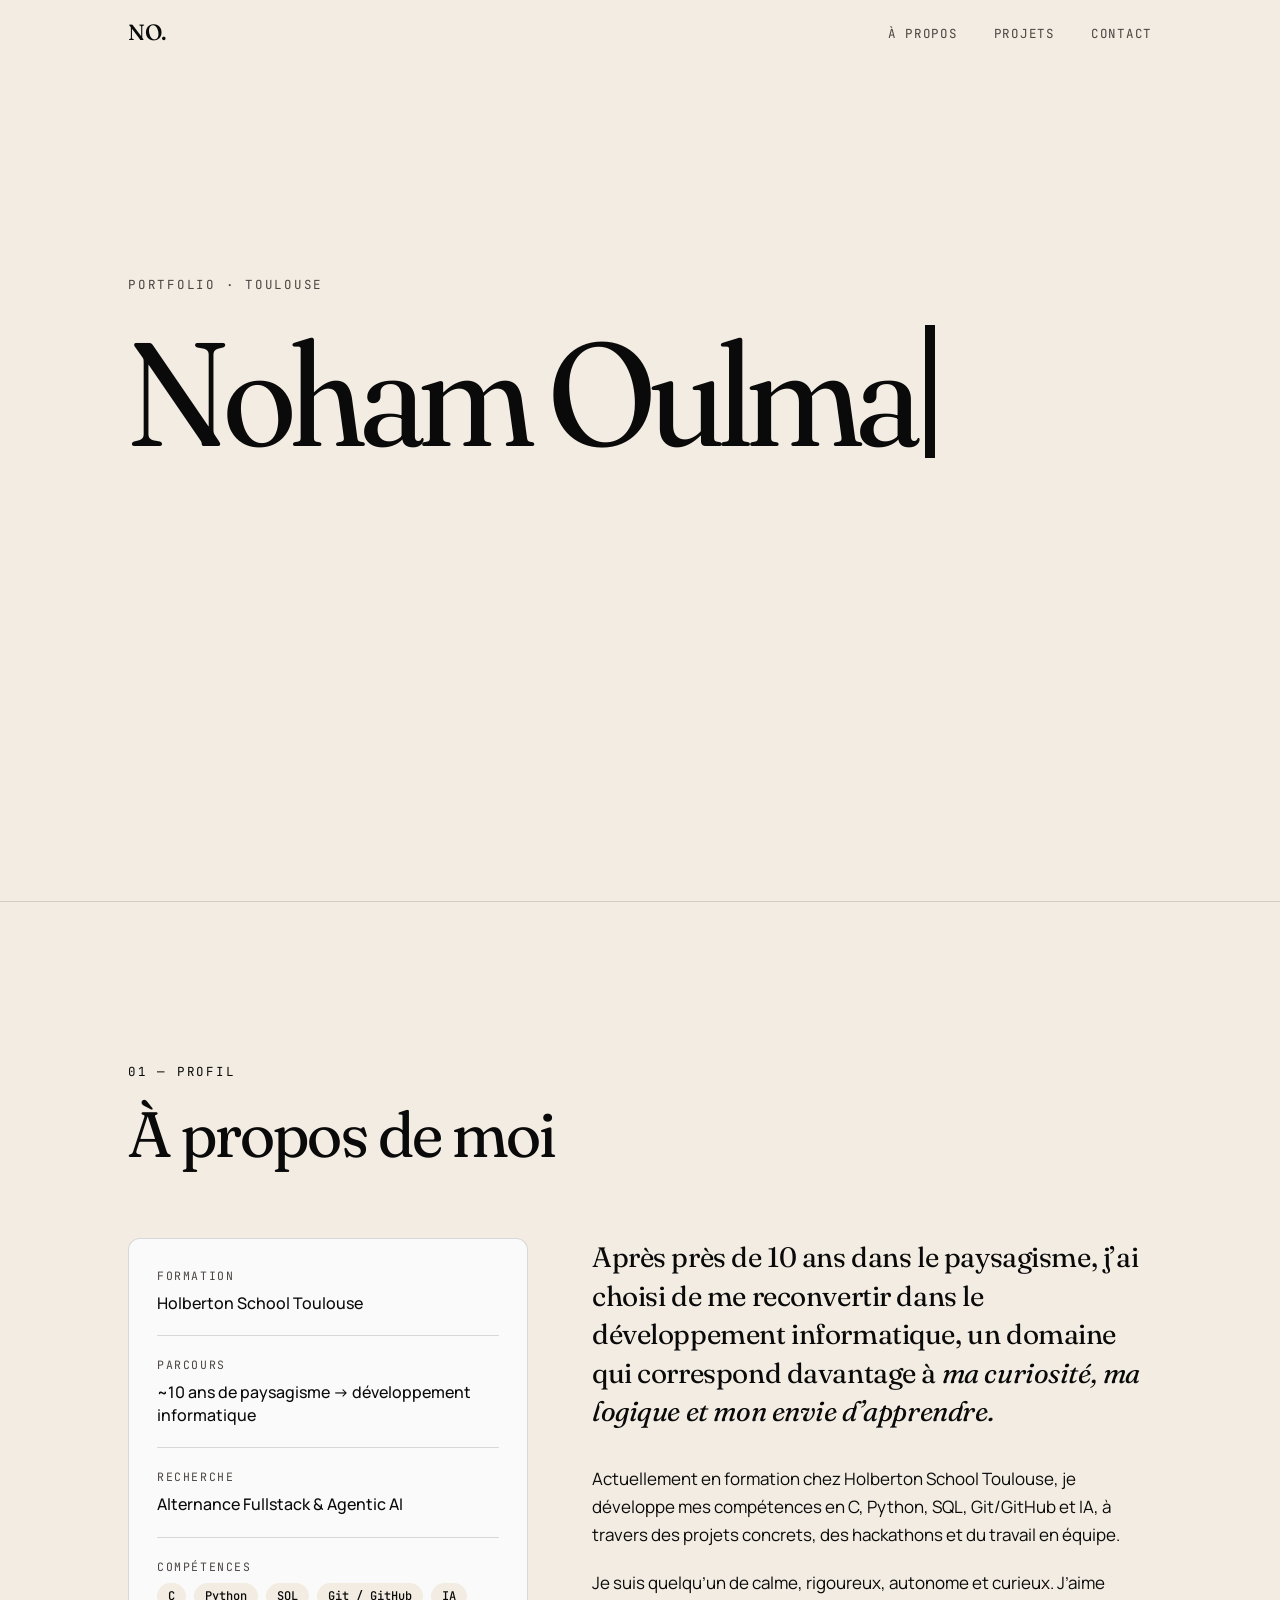
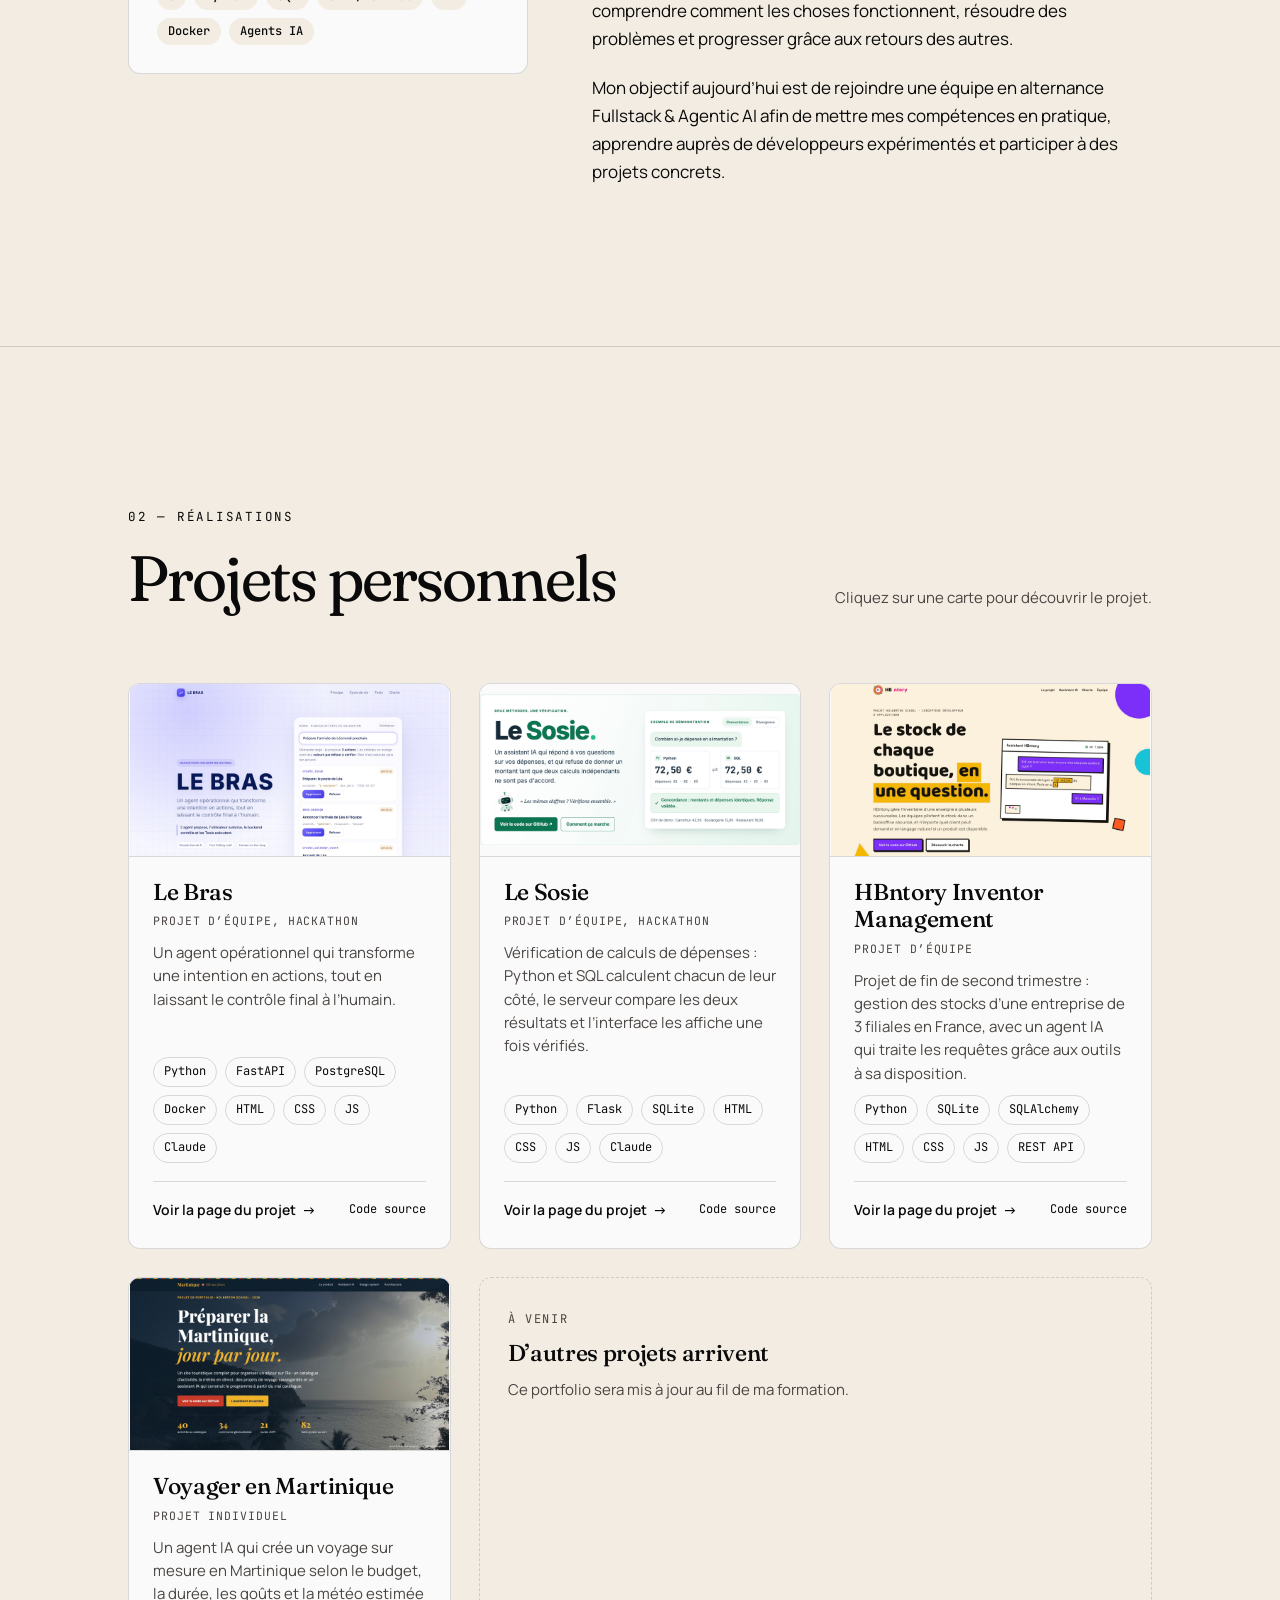
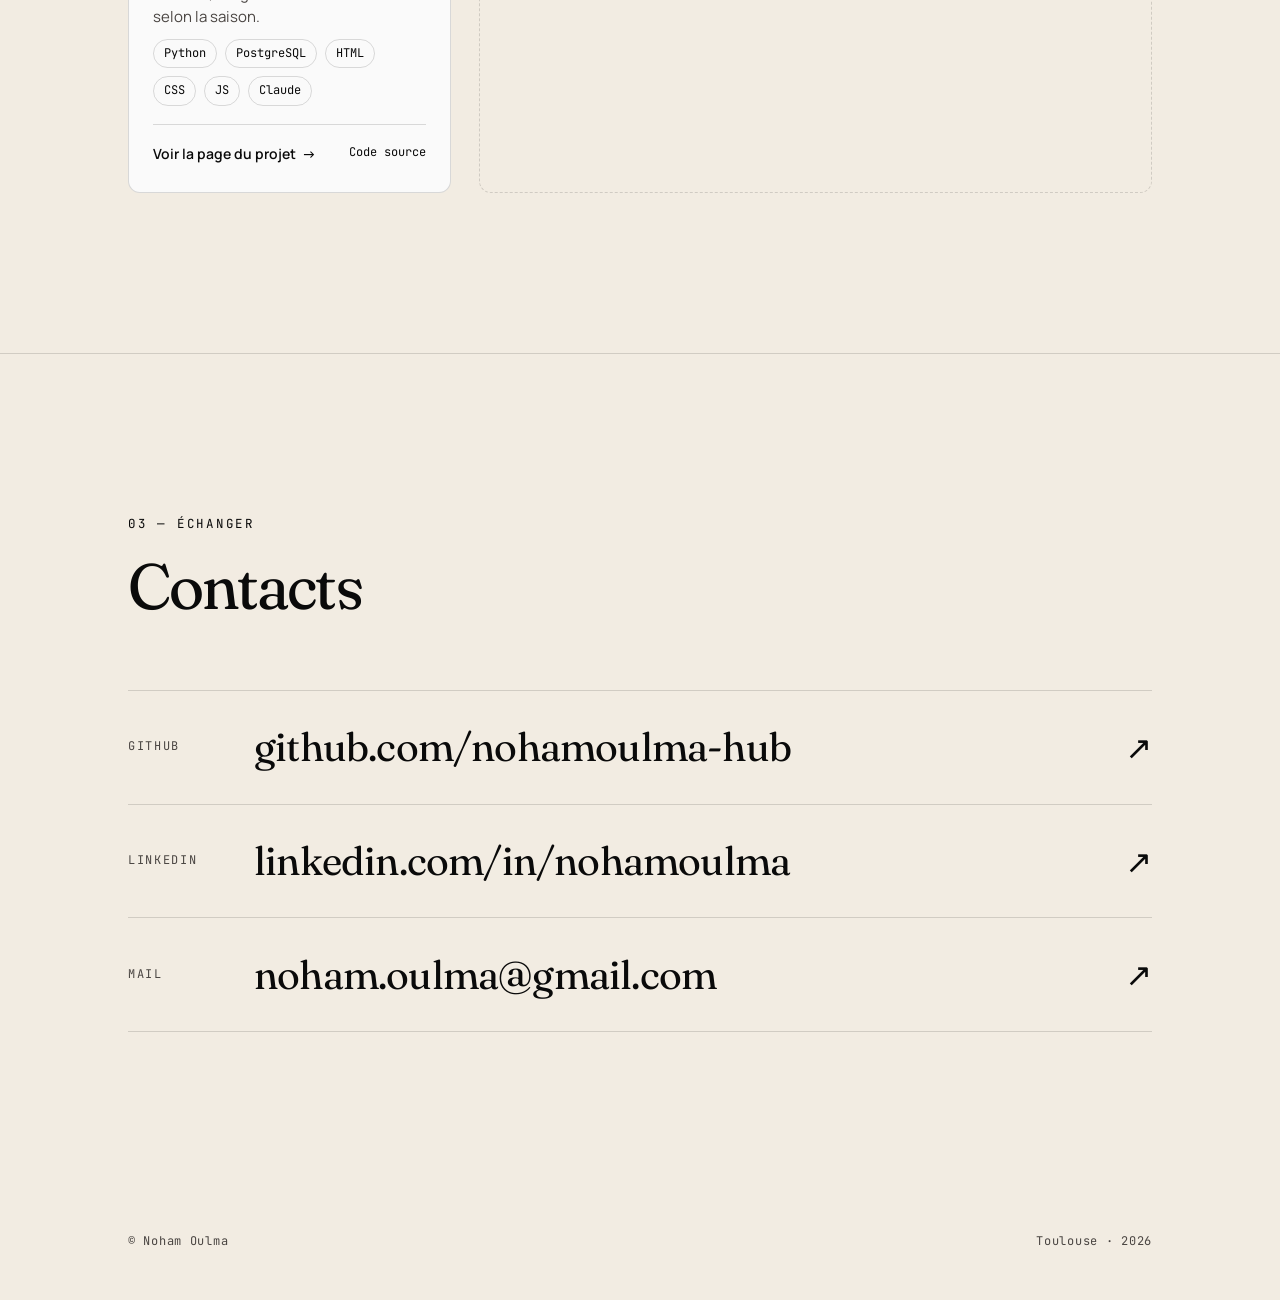
==== index.html @ 3516f9f4 "add: portfolio avec 4 projets et landing pages Co-Authored-By: Claude Sonnet 5.5 <noreply@anthropic." ====
<!doctype html>
<html lang="fr">
<head>
<meta charset="utf-8">
<meta name="viewport" content="width=device-width, initial-scale=1">
<title>Noham Oulma — Développeur Fullstack et Agentic</title>
<meta name="description" content="Noham Oulma — Développeur Fullstack et Agentic, en formation à Holberton School Toulouse, à la recherche d’une alternance.">
<link rel="preconnect" href="https://fonts.googleapis.com">
<link rel="preconnect" href="https://fonts.gstatic.com" crossorigin>
<link rel="stylesheet" href="https://fonts.googleapis.com/css2?family=Fraunces:ital,opsz,wght,SOFT,WONK@0,9..144,300..600,0..100,0..1;1,9..144,300..600,0..100,0..1&family=JetBrains+Mono:wght@400;500&family=Manrope:wght@400..700&display=swap">
<link rel="stylesheet" href="css/style.css">
</head>
<body class="pf">
<header class="pf-nav" id="pf-nav">
  <div class="pf-wrap">
    <a class="pf-logo" href="#top" data-initials>N<span>.</span></a>
    <nav aria-label="Navigation principale">
      <ul>
        <li><a class="pf-navlink" href="#apropos">À propos</a></li>
        <li><a class="pf-navlink" href="#projets">Projets</a></li>
        <li><a class="pf-navlink" href="#contact">Contact</a></li>
      </ul>
    </nav>
  </div>
</header>

<main id="top">
  <!-- ── Hero ── -->
  <section class="pf-hero pf-wrap" aria-labelledby="pf-name">
    <p class="pf-eyebrow">Portfolio · Toulouse</p>
    <h1 class="pf-name" id="pf-name"><span data-type="name" aria-hidden="true"></span><span class="pf-caret" data-caret="name" aria-hidden="true"></span></h1>
    <p class="pf-role" id="pf-role"><span data-type="role" aria-hidden="true"></span><span class="pf-caret" data-caret="role" aria-hidden="true" hidden></span></p>
    <div class="pf-hero-foot" data-after-type>
      <span class="pf-badge"><i aria-hidden="true"></i>À la recherche d’une alternance</span>
    </div>
    <a class="pf-scroll" href="#apropos" data-after-type><b aria-hidden="true"></b>Défiler</a>
  </section>

  <!-- ── À propos ── -->
  <section class="pf-section" id="apropos" aria-labelledby="pf-h-about">
    <div class="pf-wrap">
      <div class="pf-head">
        <p class="pf-kicker pf-reveal">01 — Profil</p>
        <h2 class="pf-h2 pf-reveal" style="--d:1" id="pf-h-about">À propos de moi</h2>
      </div>
      <div class="pf-about">
        <dl class="pf-facts pf-reveal" style="--d:2">
          <div class="pf-fact"><dt>Formation</dt><dd>Holberton School Toulouse</dd></div>
          <div class="pf-fact"><dt>Parcours</dt><dd>~10 ans de paysagisme → développement informatique</dd></div>
          <div class="pf-fact"><dt>Recherche</dt><dd>Alternance Fullstack &amp; Agentic AI</dd></div>
          <div class="pf-fact"><dt>Compétences</dt><dd>
            <ul class="pf-tags">
              <li class="pf-tag pf-tag--solid">C</li><li class="pf-tag pf-tag--solid">Python</li><li class="pf-tag pf-tag--solid">SQL</li>
              <li class="pf-tag pf-tag--solid">Git / GitHub</li><li class="pf-tag pf-tag--solid">IA</li>
              <li class="pf-tag pf-tag--solid">Docker</li><li class="pf-tag pf-tag--solid">Agents IA</li>
            </ul>
          </dd></div>
        </dl>
        <div class="pf-prose">
          <p class="pf-lead pf-reveal" style="--d:2">Après près de 10 ans dans le paysagisme, j’ai choisi de me reconvertir dans le développement informatique, un domaine qui correspond davantage à <em>ma curiosité, ma logique et mon envie d’apprendre.</em></p>
          <p class="pf-reveal" style="--d:3">Actuellement en formation chez Holberton School Toulouse, je développe mes compétences en C, Python, SQL, Git/GitHub et IA, à travers des projets concrets, des hackathons et du travail en équipe.</p>
          <p class="pf-reveal" style="--d:3">Je suis quelqu’un de calme, rigoureux, autonome et curieux. J’aime comprendre comment les choses fonctionnent, résoudre des problèmes et progresser grâce aux retours des autres.</p>
          <p class="pf-reveal" style="--d:4">Mon objectif aujourd’hui est de rejoindre une équipe en alternance Fullstack &amp; Agentic AI afin de mettre mes compétences en pratique, apprendre auprès de développeurs expérimentés et participer à des projets concrets.</p>
        </div>
      </div>
    </div>
  </section>

  <!-- ── Projets ── -->
  <section class="pf-section" id="projets" aria-labelledby="pf-h-projects">
    <div class="pf-wrap">
      <div class="pf-head pf-head--split">
        <div style="display:grid;gap:18px">
          <p class="pf-kicker pf-reveal">02 — Réalisations</p>
          <h2 class="pf-h2 pf-reveal" style="--d:1" id="pf-h-projects">Projets personnels</h2>
        </div>
        <p class="pf-head-note pf-reveal" style="--d:2">Cliquez sur une carte pour découvrir le projet.</p>
      </div>
      <div class="pf-grid" id="pf-projects"></div>
    </div>
  </section>

  <!-- ── Contact ── -->
  <section class="pf-section" id="contact" aria-labelledby="pf-h-contact">
    <div class="pf-wrap">
      <div class="pf-head">
        <p class="pf-kicker pf-reveal">03 — Échanger</p>
        <h2 class="pf-h2 pf-reveal" style="--d:1" id="pf-h-contact">Contacts</h2>
      </div>
      <ul class="pf-contact" id="pf-contact"></ul>
    </div>
  </section>
</main>

<footer class="pf-footer">
  <div class="pf-wrap"><span data-footer-name></span><span>Toulouse · <span data-year></span></span></div>
</footer>

<script src="js/script.js"></script>
</body>
</html>
---- css/style.css ----
:root {
  --sand: #f2ece2; --sand-deep: #ded5c6; --paper: #fafafa;
  --ink: #0a0a0a; --ink-soft: #4a4542;
  --line: rgba(10, 10, 10, 0.14);
  --font-display: "Fraunces", Georgia, serif;
  --font-sans: "Manrope", system-ui, sans-serif;
  --font-mono: "JetBrains Mono", ui-monospace, monospace;
}
html { scroll-behavior: smooth; background: var(--sand); }
body { margin: 0; }
::selection { background: var(--ink); color: var(--paper); }

/* ───────── Portfolio — composants ─────────
   Tout passe par les variables du design system :
   --sand --paper --ink --ink-soft --sand-deep --line
   --font-display --font-sans --font-mono */

.pf, .pf *, .pf *::before, .pf *::after { box-sizing: border-box; }
.pf {
  --gutter: clamp(20px, 5vw, 48px);
  --maxw: 1120px;
  --ease: cubic-bezier(.2, .7, .2, 1);
  --hero-h: 100svh;
  margin: 0;
  background: var(--sand);
  color: var(--ink);
  font-family: var(--font-sans);
  font-size: 17px;
  line-height: 1.65;
  -webkit-font-smoothing: antialiased;
  text-rendering: optimizeLegibility;
}
.pf a { color: inherit; text-decoration: none; }
.pf :focus-visible { outline: 2px solid var(--ink); outline-offset: 3px; border-radius: 4px; }
.pf-wrap { width: 100%; max-width: var(--maxw); margin: 0 auto; padding: 0 var(--gutter); }

/* ── Navigation ── */
.pf-nav {
  position: sticky; top: 0; z-index: 10;
  background: color-mix(in srgb, var(--sand) 82%, transparent);
  backdrop-filter: blur(10px); -webkit-backdrop-filter: blur(10px);
  border-bottom: 1px solid transparent;
  transition: border-color .4s var(--ease);
}
.pf-nav.is-scrolled { border-bottom-color: var(--line); }
.pf-nav .pf-wrap { display: flex; align-items: center; justify-content: space-between; height: 64px; }
.pf-logo { font-family: var(--font-display); font-size: 22px; font-weight: 500; letter-spacing: -.02em; }
.pf-logo span { color: var(--ink); }
.pf-nav ul { display: flex; gap: clamp(16px, 3vw, 36px); list-style: none; margin: 0; padding: 0; }
.pf-nav a.pf-navlink { font-family: var(--font-mono); font-size: 12.5px; letter-spacing: .06em; text-transform: uppercase; color: var(--ink-soft); position: relative; padding: 4px 0; transition: color .3s var(--ease); }
.pf-nav a.pf-navlink::after { content: ""; position: absolute; left: 0; right: 0; bottom: 0; height: 1px; background: var(--ink); transform: scaleX(0); transform-origin: left; transition: transform .4s var(--ease); }
.pf-nav a.pf-navlink:hover { color: var(--ink); }
.pf-nav a.pf-navlink:hover::after { transform: scaleX(1); }
@media (max-width: 560px) { .pf-nav li.pf-hide-sm { display: none; } }

/* ── Hero ── */
.pf-hero { min-height: calc(var(--hero-h) - 64px); display: flex; flex-direction: column; justify-content: center; position: relative; padding-top: 48px; padding-bottom: 120px; }
.pf-eyebrow { font-family: var(--font-mono); font-size: 12.5px; letter-spacing: .14em; text-transform: uppercase; color: var(--ink-soft); margin: 0 0 28px; display: flex; align-items: center; gap: 12px; }
.pf-name {
  font-family: var(--font-display); font-weight: 400;
  font-size: clamp(54px, 11.5vw, 148px); line-height: .95; letter-spacing: -.035em;
  margin: 0; min-height: .95em;
  font-variation-settings: "SOFT" 50, "WONK" 1;
}
.pf-role {
  font-family: var(--font-display); font-style: italic; font-weight: 300;
  font-size: clamp(22px, 3.4vw, 38px); line-height: 1.25; letter-spacing: -.01em;
  color: var(--ink); margin: 22px 0 0; min-height: 1.25em;
}
.pf-caret { display: inline-block; width: .07em; min-width: 2px; height: .9em; margin-left: .06em; vertical-align: -.08em; background: var(--ink); animation: pf-blink 1s steps(1) infinite; }
.pf-caret[hidden] { display: none; }
@keyframes pf-blink { 50% { opacity: 0; } }

.pf-hero-foot { display: flex; flex-wrap: wrap; align-items: center; gap: 14px 28px; margin-top: 44px; opacity: 0; transform: translateY(10px); transition: opacity .9s var(--ease), transform .9s var(--ease); }
.pf-hero-foot.is-visible { opacity: 1; transform: none; }
.pf-badge { display: inline-flex; align-items: center; gap: 10px; padding: 8px 16px 8px 14px; border-radius: 999px; background: var(--paper); border: 1px solid var(--line); font-size: 14px; font-weight: 500; }
.pf-badge i { width: 8px; height: 8px; border-radius: 50%; background: var(--ink); box-shadow: 0 0 0 4px rgba(10, 10, 10, .12); }
.pf-scroll { position: absolute; left: var(--gutter); bottom: 32px; display: flex; align-items: center; gap: 12px; font-family: var(--font-mono); font-size: 12px; letter-spacing: .14em; text-transform: uppercase; color: var(--ink-soft); opacity: 0; transition: opacity 1s var(--ease) .3s; }
.pf-scroll.is-visible { opacity: 1; }
.pf-scroll b { position: relative; display: block; width: 1px; height: 40px; background: var(--line); overflow: hidden; }
.pf-scroll b::after { content: ""; position: absolute; left: 0; top: -40%; width: 1px; height: 40%; background: var(--ink); animation: pf-drop 2s var(--ease) infinite; }
@keyframes pf-drop { to { top: 100%; } }

/* ── Sections ── */
.pf-section { padding: clamp(88px, 13vw, 160px) 0; border-top: 1px solid var(--line); }
.pf-head { display: grid; grid-template-columns: 1fr; gap: 18px; margin-bottom: clamp(40px, 6vw, 72px); }
.pf-kicker { font-family: var(--font-mono); font-size: 12.5px; letter-spacing: .14em; text-transform: uppercase; color: var(--ink); margin: 0; }
.pf-h2 { font-family: var(--font-display); font-weight: 400; font-size: clamp(38px, 5.6vw, 64px); line-height: 1.02; letter-spacing: -.03em; margin: 0; font-variation-settings: "SOFT" 50; }
.pf-head-note { color: var(--ink-soft); font-size: 15px; margin: 0; max-width: 40ch; }
@media (min-width: 860px) {
  .pf-head.pf-head--split { grid-template-columns: 1fr auto; align-items: end; }
}

/* ── À propos ── */
.pf-about { display: grid; gap: clamp(32px, 5vw, 72px); grid-template-columns: 1fr; }
@media (min-width: 900px) { .pf-about { grid-template-columns: 5fr 7fr; align-items: start; } }
.pf-facts { background: var(--paper); border: 1px solid var(--line); border-radius: 12px; padding: 8px 28px; margin: 0; }
.pf-fact { display: grid; gap: 6px; padding: 20px 0; border-bottom: 1px solid var(--line); }
.pf-fact:last-child { border-bottom: 0; }
.pf-fact dt { font-family: var(--font-mono); font-size: 11.5px; letter-spacing: .14em; text-transform: uppercase; color: var(--ink-soft); }
.pf-fact dd { margin: 0; font-size: 16px; font-weight: 500; line-height: 1.45; }
.pf-tags { display: flex; flex-wrap: wrap; gap: 8px; margin: 0; padding: 0; list-style: none; }
.pf-tag { font-family: var(--font-mono); font-size: 12px; padding: 4px 10px; border-radius: 999px; border: 1px solid var(--line); color: var(--ink); background: transparent; }
.pf-tag--solid { background: var(--sand); border-color: transparent; }
.pf-prose p { margin: 0 0 1.2em; max-width: 62ch; color: var(--ink); }
.pf-prose p:last-child { margin-bottom: 0; }
.pf-lead { font-family: var(--font-display); font-weight: 400; font-size: clamp(22px, 2.4vw, 28px) !important; line-height: 1.38 !important; letter-spacing: -.015em; }
.pf-lead em { font-style: italic; color: var(--ink); }

/* ── Projets ── */
.pf-grid { display: grid; gap: clamp(20px, 2.4vw, 28px); grid-template-columns: 1fr; }
@media (min-width: 680px) { .pf-grid { grid-template-columns: repeat(2, 1fr); } }
@media (min-width: 1020px) { .pf-grid { grid-template-columns: repeat(3, 1fr); } }
.pf-card { position: relative; display: flex; flex-direction: column; background: var(--paper); border: 1px solid var(--line); border-radius: 12px; overflow: hidden; transition: transform .5s var(--ease), box-shadow .5s var(--ease); }
.pf-card:hover { transform: translateY(-6px); box-shadow: 0 24px 48px -28px rgba(10, 10, 10, .35); }
.pf-card a.pf-card-link::after { content: ""; position: absolute; inset: 0; z-index: 1; }
.pf-thumb { position: relative; aspect-ratio: 2940 / 1584; /* même ratio que les captures : rien n'est rogné */ overflow: hidden; background: var(--ink); color: var(--paper); border-bottom: 1px solid var(--line); }
.pf-thumb img { width: 100%; height: 100%; object-fit: contain; object-position: center; display: block; transition: transform .8s var(--ease); }
.pf-card:hover .pf-thumb img, .pf-card:hover .pf-thumb-art { transform: scale(1.04); }
.pf-thumb-art { position: absolute; inset: 0; display: flex; align-items: flex-end; justify-content: space-between; padding: 20px 22px; transition: transform .8s var(--ease); }
.pf-thumb-art::before { content: ""; position: absolute; inset: 0; background-image: radial-gradient(currentColor 1px, transparent 1.4px); background-size: 16px 16px; background-position: 8px 8px; opacity: .28;
  -webkit-mask-image: linear-gradient(225deg, #000 0%, transparent 65%); mask-image: linear-gradient(225deg, #000 0%, transparent 65%); }
.pf-thumb-num { position: relative; font-family: var(--font-display); font-size: 88px; line-height: .8; letter-spacing: -.04em; font-weight: 300; }
.pf-thumb-stack { position: relative; font-family: var(--font-mono); font-size: 11px; letter-spacing: .12em; text-transform: uppercase; opacity: .85; }
.pf-thumb--ink { background-color: var(--ink); color: var(--paper); }
.pf-thumb--sand { background-color: var(--sand-deep); color: var(--ink); }
.pf-card-body { display: flex; flex-direction: column; gap: 10px; padding: 22px 24px 24px; flex: 1; }
.pf-card-title { font-family: var(--font-display); font-weight: 500; font-size: 23px; line-height: 1.2; letter-spacing: -.015em; margin: 0; }
.pf-card-desc { margin: 0; color: var(--ink-soft); font-size: 15px; line-height: 1.55; flex: 1; }
.pf-card-foot { display: flex; align-items: center; justify-content: space-between; gap: 12px; margin-top: 8px; padding-top: 14px; border-top: 1px solid var(--line); }
.pf-card-cta { font-size: 14px; font-weight: 600; color: var(--ink); display: inline-flex; align-items: center; gap: 6px; }
.pf-arrow { display: inline-block; transition: transform .4s var(--ease); }
.pf-card:hover .pf-arrow, .pf-contact-row:hover .pf-arrow { transform: translate(3px, -3px); }
.pf-card-code { position: relative; z-index: 2; font-family: var(--font-mono); font-size: 12px; color: var(--ink-soft); padding: 4px 0; border-bottom: 1px solid transparent; transition: color .3s, border-color .3s; }
.pf-card-code:hover { color: var(--ink); border-bottom-color: var(--ink); }

/* ── Contact ── */
.pf-contact { list-style: none; margin: 0; padding: 0; border-top: 1px solid var(--line); }
.pf-contact li { border-bottom: 1px solid var(--line); }
.pf-contact-row { display: grid; grid-template-columns: 110px 1fr auto; align-items: center; gap: 16px; padding: clamp(20px, 3vw, 30px) 0; transition: color .4s var(--ease), padding .5s var(--ease); }
.pf-contact-row:hover { padding-left: 12px; }
.pf-contact-value { background: linear-gradient(currentColor, currentColor) 0 100% / 0 1px no-repeat; transition: background-size .5s var(--ease); }
.pf-contact-row:hover .pf-contact-value { background-size: 100% 1px; }
.pf-contact-label { font-family: var(--font-mono); font-size: 12px; letter-spacing: .14em; text-transform: uppercase; color: var(--ink-soft); }
.pf-contact-value { font-family: var(--font-display); font-size: clamp(22px, 3.6vw, 40px); letter-spacing: -.02em; line-height: 1.15; overflow-wrap: anywhere; }
.pf-contact-row .pf-arrow { font-size: clamp(20px, 3vw, 32px); }
@media (max-width: 560px) { .pf-contact-row { grid-template-columns: 1fr auto; } .pf-contact-label { grid-column: 1 / -1; } }

.pf-footer { padding: 40px 0 48px; font-family: var(--font-mono); font-size: 12px; letter-spacing: .06em; color: var(--ink-soft); }
.pf-footer .pf-wrap { display: flex; flex-wrap: wrap; justify-content: space-between; gap: 12px; }

/* ── Apparition au défilement ── */
.pf-reveal { opacity: 0; transform: translateY(28px); transition: opacity 1s var(--ease), transform 1s var(--ease); transition-delay: calc(var(--d, 0) * 110ms); }
.pf-reveal.is-visible { opacity: 1; transform: none; }

@media (prefers-reduced-motion: reduce) {
  .pf *, .pf *::before, .pf *::after { animation: none !important; transition: none !important; }
  .pf-reveal, .pf-hero-foot, .pf-scroll { opacity: 1 !important; transform: none !important; }
}


/* ── Projets : étiquette d'équipe + carte « d'autres projets arrivent » ── */
/* Petite étiquette sous le titre d'une carte */
.pf-card-note { margin: -4px 0 0; font-family: var(--font-mono); font-size: 11.5px; letter-spacing: .08em; text-transform: uppercase; color: var(--ink-soft); }
/* Carte vide en pointillés, sur 2 colonnes à droite du 4e projet pour remplir la ligne */
.pf-card--more { justify-content: center; gap: 10px; padding: 32px 28px; background: transparent; border-style: dashed; }
.pf-card--more:hover { transform: none; box-shadow: none; }
.pf-more-kicker { margin: 0; font-family: var(--font-mono); font-size: 12px; letter-spacing: .14em; text-transform: uppercase; color: var(--ink-soft); }
@media (min-width: 1020px) { .pf-card--more { grid-column: span 2; } }

/* Miniature avec capture : image entière et centrée, fond clair pour les éventuelles marges */
.pf-thumb--shot { background: var(--paper); }
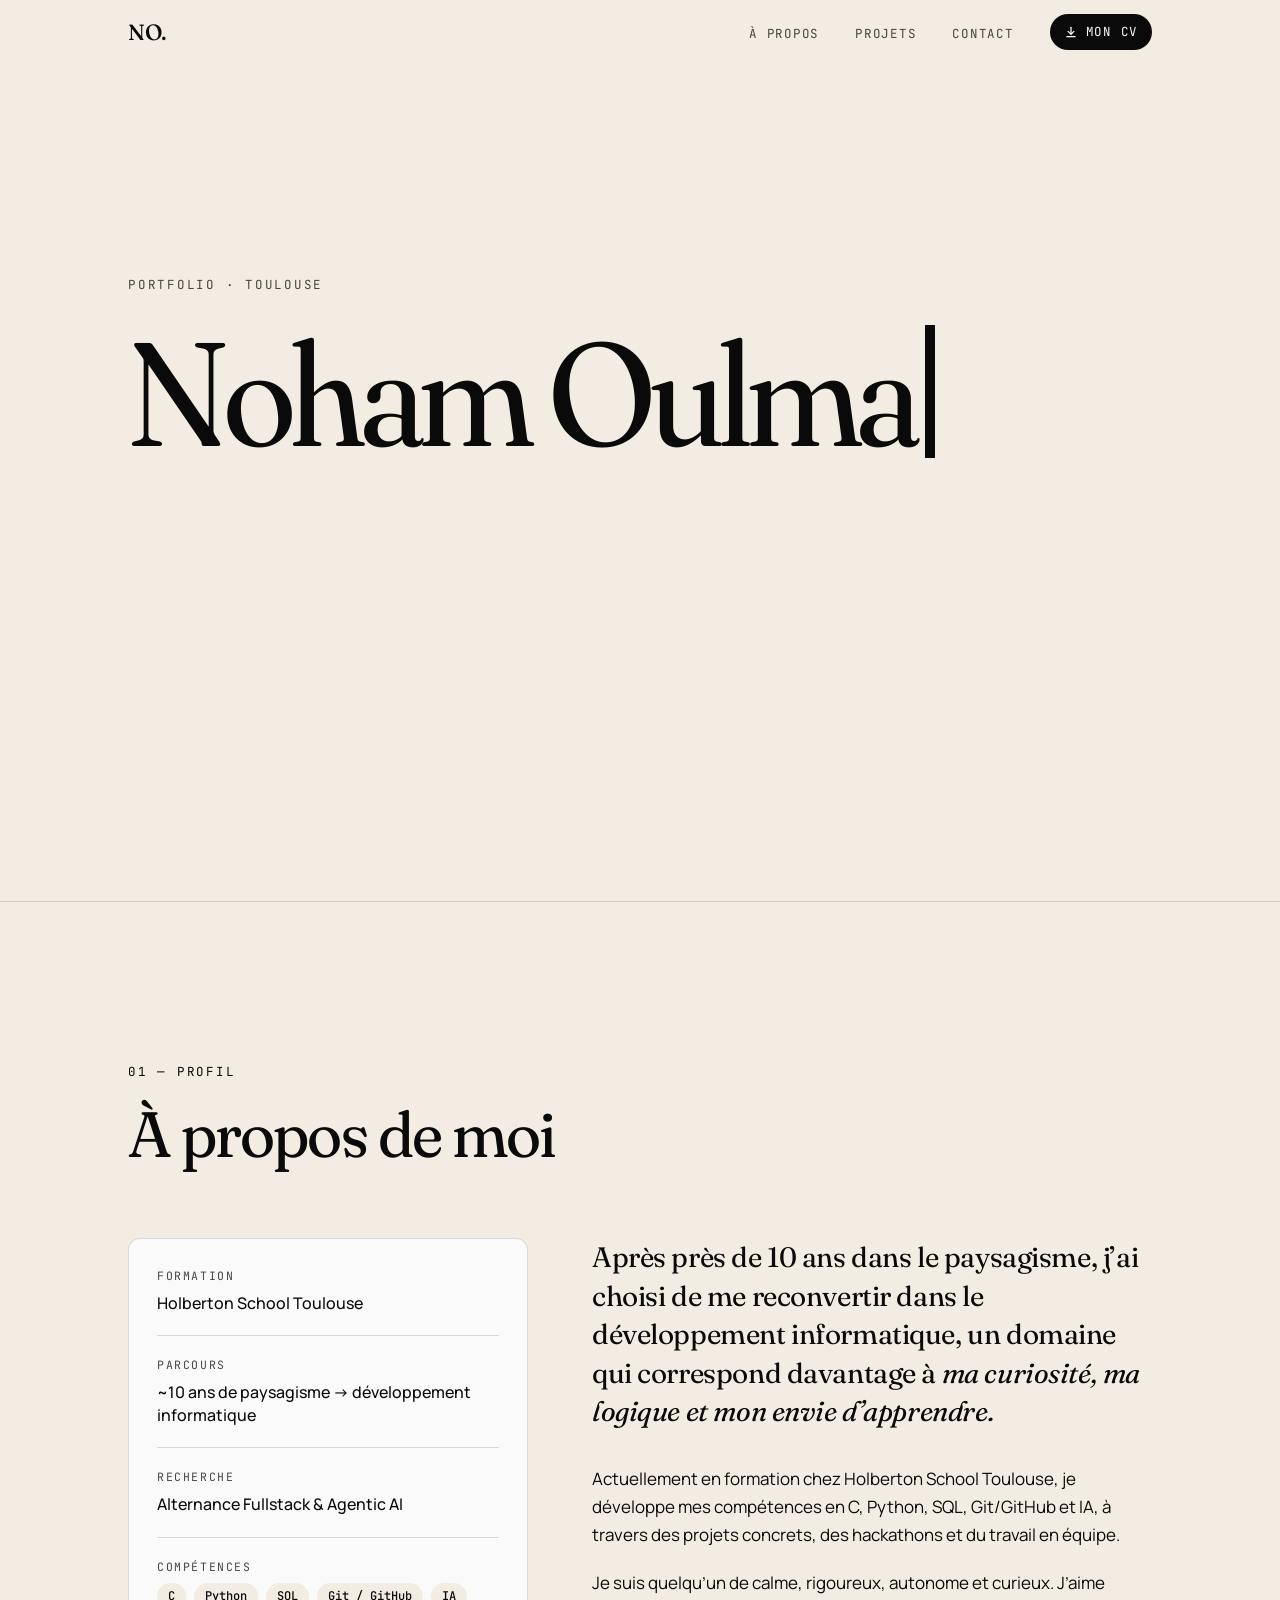
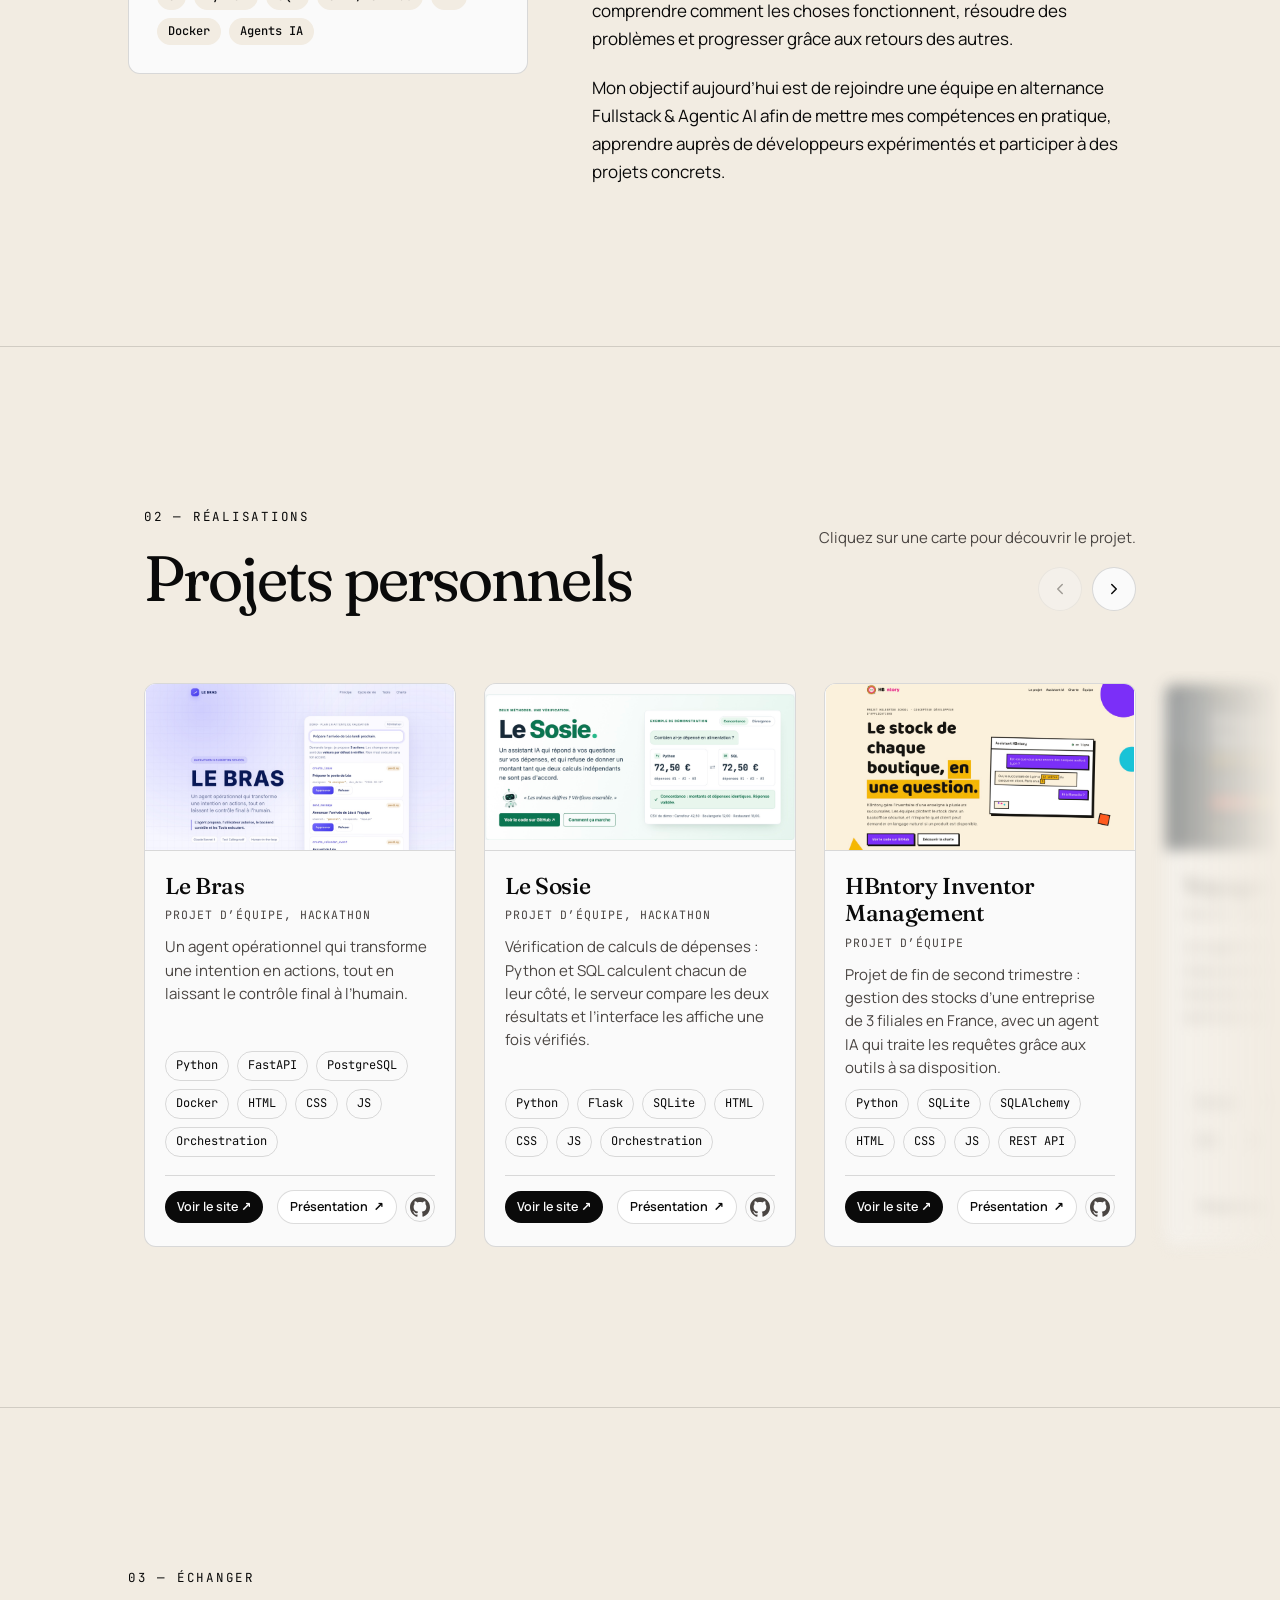
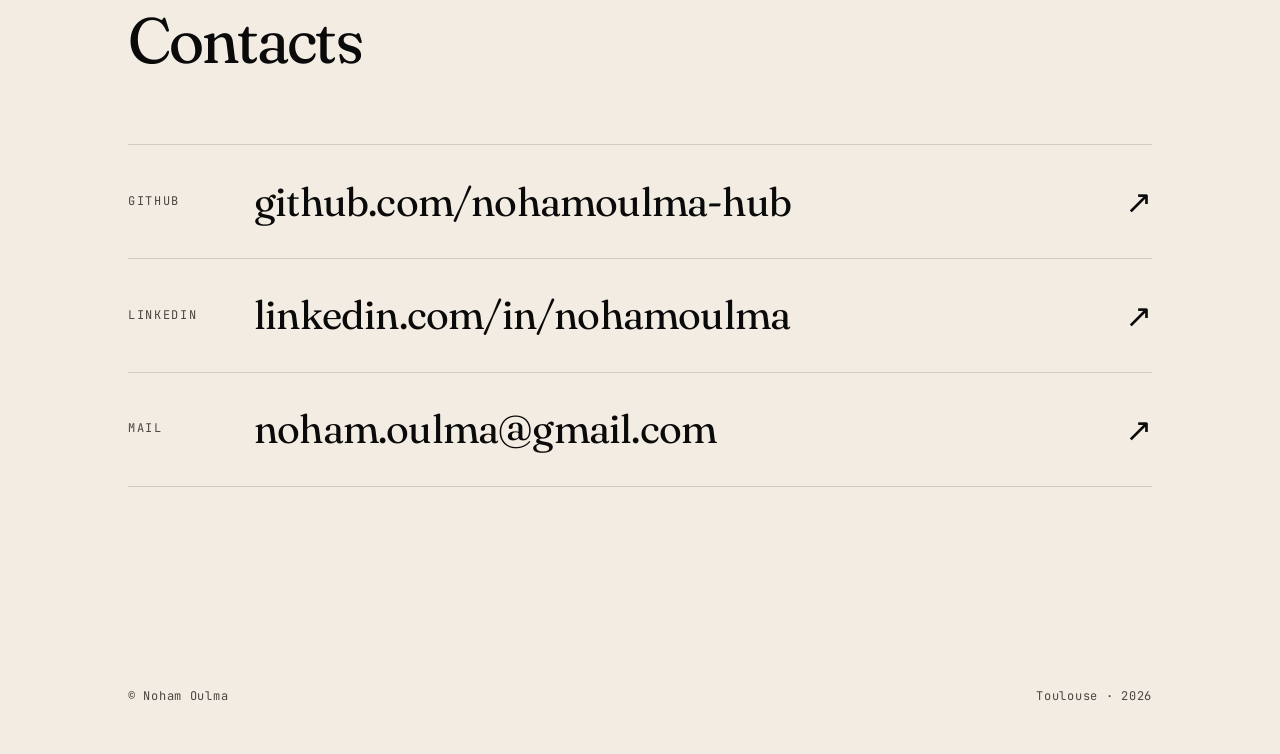
==== commit cf80d61c: "feat: badges de disponibilité, bouton CV, tag Orchestration et carrousel flou des projets" ====
--- a/index.html
+++ b/index.html
@@ -3,8 +3,8 @@
 <head>
 <meta charset="utf-8">
 <meta name="viewport" content="width=device-width, initial-scale=1">
-<title>Noham Oulma — Développeur Fullstack et Agentic</title>
-<meta name="description" content="Noham Oulma — Développeur Fullstack et Agentic, en formation à Holberton School Toulouse, à la recherche d’une alternance.">
+<title>Noham Oulma | Développeur Fullstack et Agentic</title>
+<meta name="description" content="Noham Oulma : Développeur Fullstack et Agentic, en formation à Holberton School Toulouse, à la recherche d’une alternance.">
 <link rel="preconnect" href="https://fonts.googleapis.com">
 <link rel="preconnect" href="https://fonts.gstatic.com" crossorigin>
 <link rel="stylesheet" href="https://fonts.googleapis.com/css2?family=Fraunces:ital,opsz,wght,SOFT,WONK@0,9..144,300..600,0..100,0..1;1,9..144,300..600,0..100,0..1&family=JetBrains+Mono:wght@400;500&family=Manrope:wght@400..700&display=swap">
@@ -19,6 +19,8 @@
         <li><a class="pf-navlink" href="#apropos">À propos</a></li>
         <li><a class="pf-navlink" href="#projets">Projets</a></li>
         <li><a class="pf-navlink" href="#contact">Contact</a></li>
+        <!-- Bouton de téléchargement du CV, à droite de Contact -->
+        <li><a class="pf-cv" href="cv/CV_Alternance_Noham_Oulma.pdf" download="CV_Alternance_Noham_Oulma.pdf" aria-label="Télécharger mon CV (PDF)" title="Télécharger mon CV (PDF)"><svg width="14" height="14" viewBox="0 0 24 24" fill="none" stroke="currentColor" stroke-width="2.2" stroke-linecap="round" stroke-linejoin="round" aria-hidden="true"><path d="M12 4v11"/><path d="M7 11l5 5 5-5"/><path d="M5 20h14"/></svg><span><span class="pf-cv-long">Mon </span>CV</span></a></li>
       </ul>
     </nav>
   </div>
@@ -32,6 +34,8 @@
     <p class="pf-role" id="pf-role"><span data-type="role" aria-hidden="true"></span><span class="pf-caret" data-caret="role" aria-hidden="true" hidden></span></p>
     <div class="pf-hero-foot" data-after-type>
       <span class="pf-badge"><i aria-hidden="true"></i>À la recherche d’une alternance</span>
+      <span class="pf-badge"><i aria-hidden="true"></i>Ouvert aux stages</span>
+      <span class="pf-badge"><i aria-hidden="true"></i>Ouvert à un CDI</span>
     </div>
     <a class="pf-scroll" href="#apropos" data-after-type><b aria-hidden="true"></b>Défiler</a>
   </section>
@@ -74,9 +78,19 @@
           <p class="pf-kicker pf-reveal">02 — Réalisations</p>
           <h2 class="pf-h2 pf-reveal" style="--d:1" id="pf-h-projects">Projets personnels</h2>
         </div>
-        <p class="pf-head-note pf-reveal" style="--d:2">Cliquez sur une carte pour découvrir le projet.</p>
+        <div class="pf-head-side">
+          <p class="pf-head-note pf-reveal" style="--d:2">Cliquez sur une carte pour découvrir le projet.</p>
+          <!-- Boutons du carrousel -->
+          <div class="pf-nav-btns pf-reveal" style="--d:2">
+            <button type="button" class="pf-nav-btn" id="pf-prev" aria-label="Projets précédents"><svg width="18" height="18" viewBox="0 0 24 24" fill="none" stroke="currentColor" stroke-width="2" stroke-linecap="round" stroke-linejoin="round" aria-hidden="true"><path d="M15 6l-6 6 6 6"/></svg></button>
+            <button type="button" class="pf-nav-btn" id="pf-next" aria-label="Projets suivants"><svg width="18" height="18" viewBox="0 0 24 24" fill="none" stroke="currentColor" stroke-width="2" stroke-linecap="round" stroke-linejoin="round" aria-hidden="true"><path d="M9 6l6 6-6 6"/></svg></button>
+          </div>
+        </div>
       </div>
-      <div class="pf-grid" id="pf-projects"></div>
+      <!-- Carrousel : les cartes sont ajoutées par js/script.js -->
+      <div class="pf-carousel pf-reveal" style="--d:2">
+        <div class="pf-track" id="pf-projects" tabindex="0" role="region" aria-roledescription="carrousel" aria-label="Projets personnels"></div>
+      </div>
     </div>
   </section>
 
--- a/css/style.css
+++ b/css/style.css
@@ -75,6 +75,7 @@
 .pf-hero-foot.is-visible { opacity: 1; transform: none; }
 .pf-badge { display: inline-flex; align-items: center; gap: 10px; padding: 8px 16px 8px 14px; border-radius: 999px; background: var(--paper); border: 1px solid var(--line); font-size: 14px; font-weight: 500; }
 .pf-badge i { width: 8px; height: 8px; border-radius: 50%; background: var(--ink); box-shadow: 0 0 0 4px rgba(10, 10, 10, .12); }
+
 .pf-scroll { position: absolute; left: var(--gutter); bottom: 32px; display: flex; align-items: center; gap: 12px; font-family: var(--font-mono); font-size: 12px; letter-spacing: .14em; text-transform: uppercase; color: var(--ink-soft); opacity: 0; transition: opacity 1s var(--ease) .3s; }
 .pf-scroll.is-visible { opacity: 1; }
 .pf-scroll b { position: relative; display: block; width: 1px; height: 40px; background: var(--line); overflow: hidden; }
@@ -108,9 +109,6 @@
 .pf-lead em { font-style: italic; color: var(--ink); }
 
 /* ── Projets ── */
-.pf-grid { display: grid; gap: clamp(20px, 2.4vw, 28px); grid-template-columns: 1fr; }
-@media (min-width: 680px) { .pf-grid { grid-template-columns: repeat(2, 1fr); } }
-@media (min-width: 1020px) { .pf-grid { grid-template-columns: repeat(3, 1fr); } }
 .pf-card { position: relative; display: flex; flex-direction: column; background: var(--paper); border: 1px solid var(--line); border-radius: 12px; overflow: hidden; transition: transform .5s var(--ease), box-shadow .5s var(--ease); }
 .pf-card:hover { transform: translateY(-6px); box-shadow: 0 24px 48px -28px rgba(10, 10, 10, .35); }
 .pf-card a.pf-card-link::after { content: ""; position: absolute; inset: 0; z-index: 1; }
@@ -127,12 +125,10 @@
 .pf-card-body { display: flex; flex-direction: column; gap: 10px; padding: 22px 24px 24px; flex: 1; }
 .pf-card-title { font-family: var(--font-display); font-weight: 500; font-size: 23px; line-height: 1.2; letter-spacing: -.015em; margin: 0; }
 .pf-card-desc { margin: 0; color: var(--ink-soft); font-size: 15px; line-height: 1.55; flex: 1; }
-.pf-card-foot { display: flex; align-items: center; justify-content: space-between; gap: 12px; margin-top: 8px; padding-top: 14px; border-top: 1px solid var(--line); }
+.pf-card-foot { display: flex; flex-wrap: wrap; align-items: center; justify-content: space-between; gap: 8px; margin-top: 8px; padding-top: 14px; border-top: 1px solid var(--line); }
 .pf-card-cta { font-size: 14px; font-weight: 600; color: var(--ink); display: inline-flex; align-items: center; gap: 6px; }
 .pf-arrow { display: inline-block; transition: transform .4s var(--ease); }
 .pf-card:hover .pf-arrow, .pf-contact-row:hover .pf-arrow { transform: translate(3px, -3px); }
-.pf-card-code { position: relative; z-index: 2; font-family: var(--font-mono); font-size: 12px; color: var(--ink-soft); padding: 4px 0; border-bottom: 1px solid transparent; transition: color .3s, border-color .3s; }
-.pf-card-code:hover { color: var(--ink); border-bottom-color: var(--ink); }
 
 /* ── Contact ── */
 .pf-contact { list-style: none; margin: 0; padding: 0; border-top: 1px solid var(--line); }
@@ -166,7 +162,62 @@
 .pf-card--more { justify-content: center; gap: 10px; padding: 32px 28px; background: transparent; border-style: dashed; }
 .pf-card--more:hover { transform: none; box-shadow: none; }
 .pf-more-kicker { margin: 0; font-family: var(--font-mono); font-size: 12px; letter-spacing: .14em; text-transform: uppercase; color: var(--ink-soft); }
-@media (min-width: 1020px) { .pf-card--more { grid-column: span 2; } }
 
 /* Miniature avec capture : image entière et centrée, fond clair pour les éventuelles marges */
 .pf-thumb--shot { background: var(--paper); }
+
+/* Boutons de carte : « Voir le site » et logo GitHub, côte à côte */
+.pf-card-actions { margin-left: auto; display: flex; align-items: center; gap: 8px; flex-wrap: wrap; justify-content: flex-end; }
+/* Bouton plein : ouvre le site déployé */
+.pf a.pf-card-site { position: relative; z-index: 2; font-size: 12.5px; font-weight: 600; color: var(--paper); background: var(--ink); padding: 6px 12px; border-radius: 999px; text-decoration: none; white-space: nowrap; transition: opacity .3s var(--ease); }
+.pf a.pf-card-site:hover { opacity: .8; }
+/* Petit rond avec le logo GitHub */
+.pf a.pf-card-gh { position: relative; z-index: 2; display: grid; place-items: center; width: 30px; height: 30px; border-radius: 50%; color: var(--ink-soft); border: 1px solid var(--line); transition: color .3s, border-color .3s; }
+.pf a.pf-card-gh:hover { color: var(--ink); border-color: var(--ink); }
+
+/* Bouton blanc « Présentation » : ouvre la page du projet dans le site */
+.pf a.pf-card-present { position: relative; z-index: 2; display: inline-flex; align-items: center; gap: 6px; font-size: 12.5px; font-weight: 600; color: var(--ink); background: #ffffff; border: 1px solid var(--line); padding: 6px 12px; border-radius: 999px; text-decoration: none; white-space: nowrap; transition: border-color .3s var(--ease); }
+.pf a.pf-card-present:hover { border-color: var(--ink); }
+
+/* Grille projets plus large, pour que les boutons tiennent sur une ligne */
+#projets .pf-wrap { max-width: 1088px; }
+/* Chaque carte garde sa propre hauteur, au lieu d'être étirée sur sa ligne */
+/* Dès 2 colonnes : toutes les lignes ont la même hauteur, donc toutes les cartes aussi */
+.pf-card-body { padding: 22px 20px 22px; }
+
+/* ── Carrousel des projets : défilement horizontal fluide ── */
+/* Nombre de cartes visibles (3 sur grand écran, 2 sur tablette, une et un aperçu de la suivante sur téléphone) */
+.pf-carousel { --gap: clamp(20px, 2.4vw, 28px); --per-view: 3; }
+@media (max-width: 1099px) { .pf-carousel { --per-view: 2; } }
+/* Rail qui défile : accroche chaque carte, sans barre de défilement visible */
+/* Rail à défilement libre : déborde de la zone de contenu pour laisser voir les cartes voisines */
+.pf-track { --bleed: calc(var(--gutter) + max(0px, (100vw - 1088px) / 2)); display: flex; gap: var(--gap); overflow-x: auto; scroll-snap-type: x proximity; scroll-padding-inline: var(--bleed); scroll-behavior: smooth; overscroll-behavior-x: contain; -webkit-overflow-scrolling: touch; scrollbar-width: none; margin: -12px calc(var(--bleed) * -1) -40px; padding: 12px var(--bleed) 40px; -webkit-mask-image: linear-gradient(90deg, transparent 0, #000 calc(var(--bleed) * .9), #000 calc(100% - var(--bleed) * .9), transparent 100%); mask-image: linear-gradient(90deg, transparent 0, #000 calc(var(--bleed) * .9), #000 calc(100% - var(--bleed) * .9), transparent 100%); }
+.pf-track::-webkit-scrollbar { display: none; }
+/* Chaque carte garde la même largeur ; toutes ont la même hauteur grâce au flex */
+/* Chaque carte : même largeur, floue et estompée selon --out (calculé par js/script.js) */
+.pf-track > .pf-card { flex: 0 0 calc((100% - (var(--per-view) - 1) * var(--gap)) / var(--per-view)); scroll-snap-align: start; filter: blur(calc(var(--out, 0) * 7px)); opacity: calc(1 - var(--out, 0) * .55); }
+/* Téléphone : une carte presque pleine largeur, avec 40 px de la suivante visibles pour inviter à glisser */
+@media (max-width: 739px) { .pf-track > .pf-card { flex-basis: calc(100% - 40px); } }
+/* Zone note + boutons à droite du titre */
+.pf-head-side { display: grid; gap: 16px; justify-items: start; }
+@media (min-width: 860px) { .pf-head-side { justify-items: end; } }
+.pf-nav-btns { display: flex; gap: 10px; }
+/* Boutons ronds précédent / suivant */
+.pf-nav-btn { width: 44px; height: 44px; border-radius: 50%; border: 1px solid var(--line); background: var(--paper); color: var(--ink); display: grid; place-items: center; cursor: pointer; transition: background .3s var(--ease), color .3s var(--ease), border-color .3s var(--ease), opacity .3s var(--ease); }
+.pf-nav-btn:hover:not(:disabled) { background: var(--ink); color: var(--paper); border-color: var(--ink); }
+.pf-nav-btn:disabled { opacity: .35; cursor: default; }
+@media (prefers-reduced-motion: reduce) { .pf-track { scroll-behavior: auto; } }
+
+/* Les cartes qui dépassent sur les côtés du carrousel ne doivent pas créer de défilement horizontal de la page */
+#projets { overflow-x: clip; }
+
+/* Bouton « CV » dans la barre du haut : pastille noire avec une icône de téléchargement */
+.pf-nav a.pf-cv { display: inline-flex; align-items: center; gap: 8px; font-family: var(--font-mono); font-size: 12.5px; letter-spacing: .06em; text-transform: uppercase; color: var(--paper); background: var(--ink); padding: 8px 14px; border-radius: 999px; white-space: nowrap; transition: opacity .3s var(--ease); }
+.pf-nav a.pf-cv:hover { opacity: .85; }
+.pf-nav a.pf-cv svg { transition: transform .3s var(--ease); }
+.pf-nav a.pf-cv:hover svg { transform: translateY(2px); }
+/* Sur petit écran : seulement « CV », pour que la barre tienne sur une ligne */
+@media (max-width: 560px) { .pf-cv-long { display: none; } .pf-nav a.pf-cv { padding: 7px 12px; } }
+
+/* Les liens du menu et le bouton CV sont alignés sur la même ligne centrale */
+.pf-nav ul { align-items: center; }
